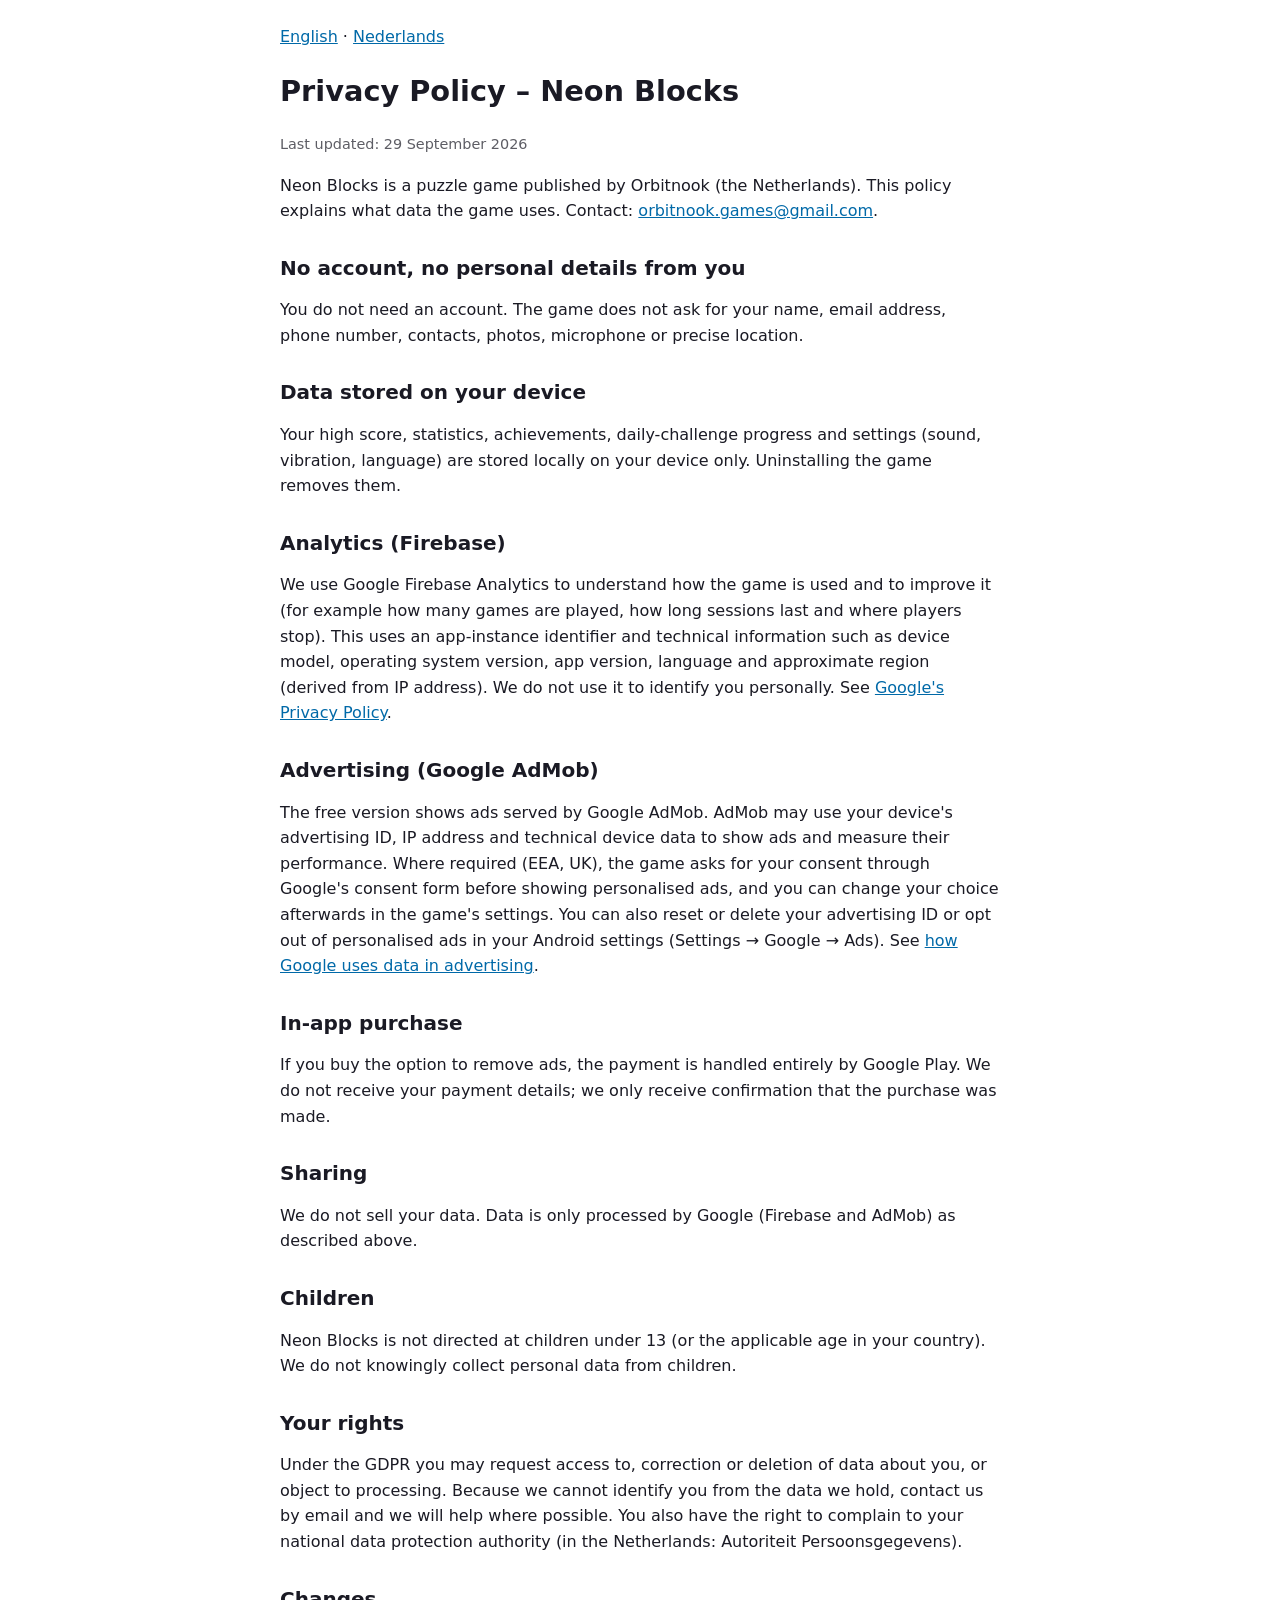
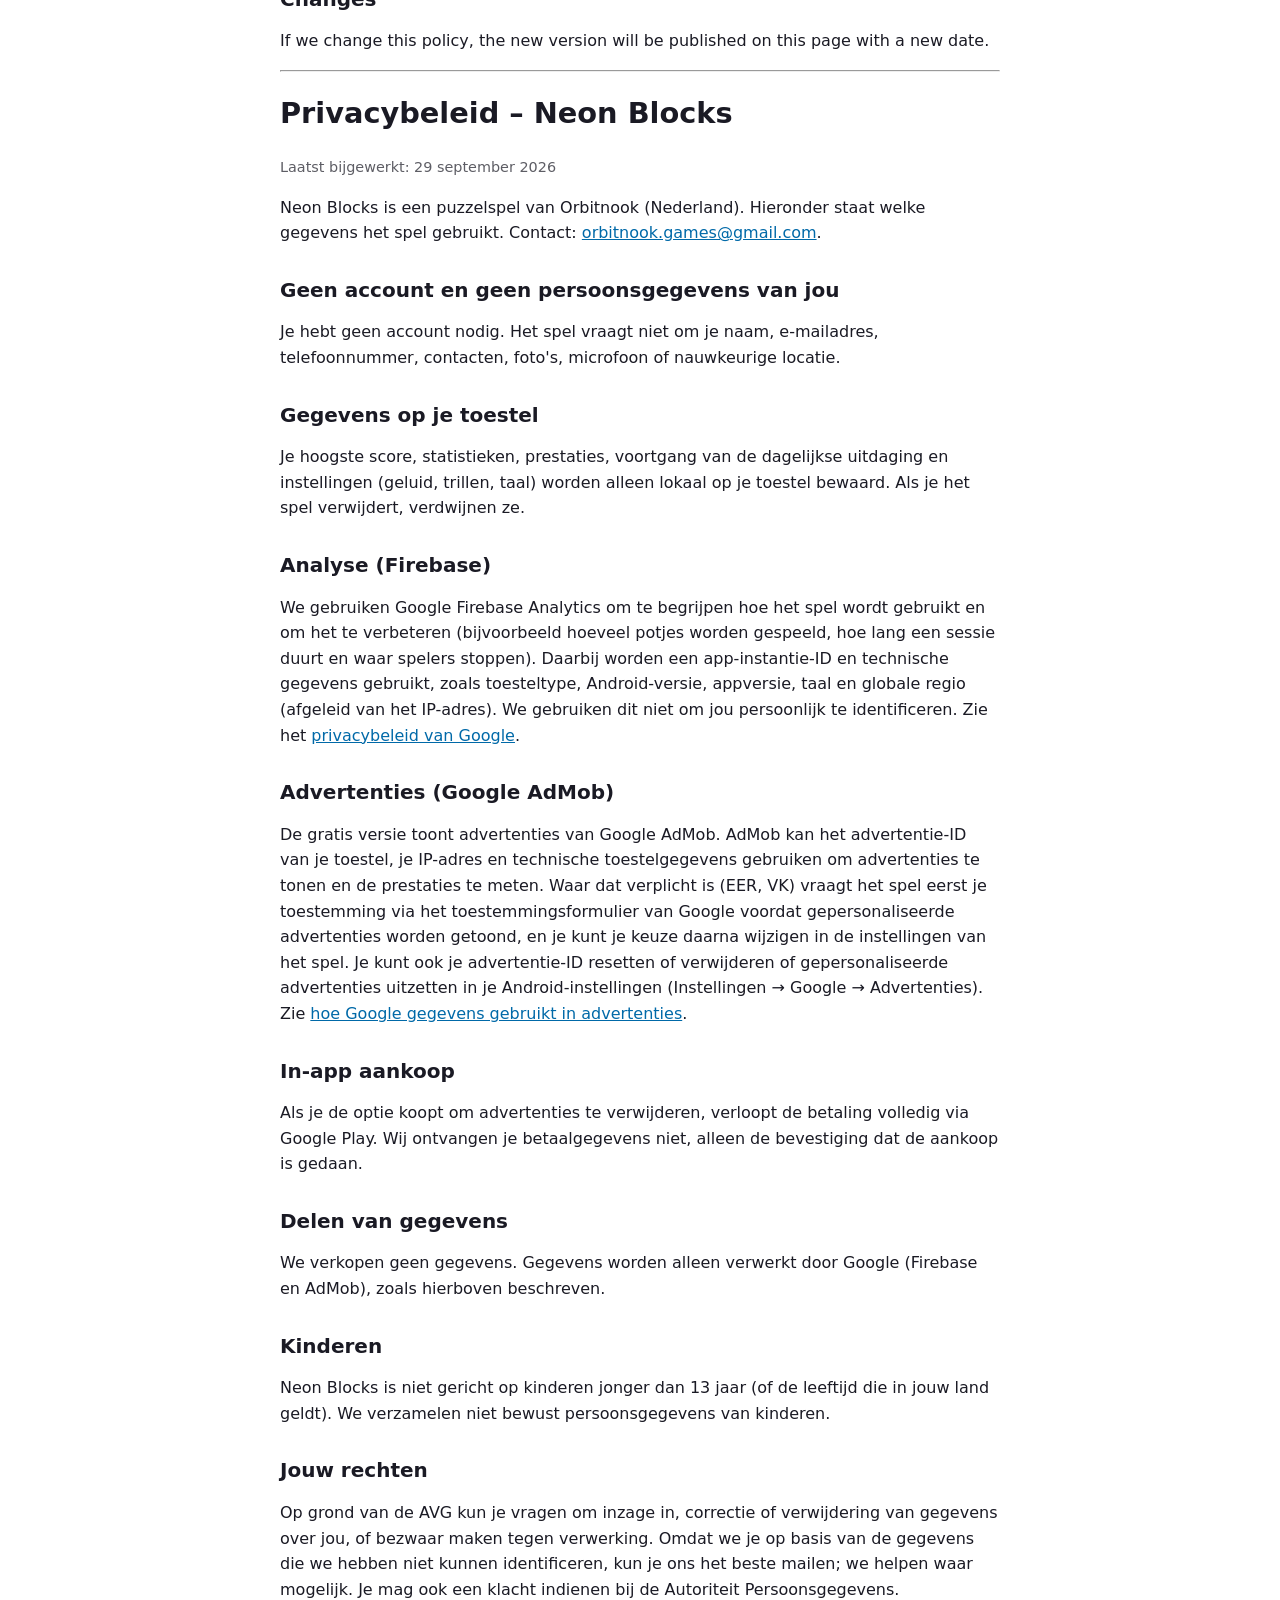
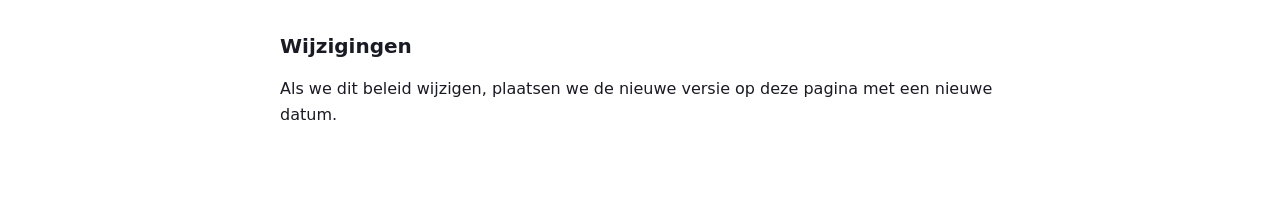
==== privacy.html @ 85775a13 "Orbitnook site: landing + privacy policy (EN/NL) Co-Authored-By: Claude Sonnet 5.5 <noreply@anthropi" ====
<!doctype html>
<html lang="en"><head><meta charset="utf-8"><meta name="viewport" content="width=device-width,initial-scale=1">
<title>Privacy Policy – Neon Blocks</title><link rel="stylesheet" href="style.css"></head>
<body>
<p class="lang"><a href="#en">English</a> · <a href="#nl">Nederlands</a></p>

<section id="en">
<h1>Privacy Policy – Neon Blocks</h1>
<p class="muted">Last updated: 29 September 2026</p>
<p>Neon Blocks is a puzzle game published by Orbitnook (the Netherlands). This policy explains what data the game uses. Contact: <a href="mailto:orbitnook.games@gmail.com">orbitnook.games@gmail.com</a>.</p>

<h2>No account, no personal details from you</h2>
<p>You do not need an account. The game does not ask for your name, email address, phone number, contacts, photos, microphone or precise location.</p>

<h2>Data stored on your device</h2>
<p>Your high score, statistics, achievements, daily-challenge progress and settings (sound, vibration, language) are stored locally on your device only. Uninstalling the game removes them.</p>

<h2>Analytics (Firebase)</h2>
<p>We use Google Firebase Analytics to understand how the game is used and to improve it (for example how many games are played, how long sessions last and where players stop). This uses an app-instance identifier and technical information such as device model, operating system version, app version, language and approximate region (derived from IP address). We do not use it to identify you personally. See <a href="https://policies.google.com/privacy">Google's Privacy Policy</a>.</p>

<h2>Advertising (Google AdMob)</h2>
<p>The free version shows ads served by Google AdMob. AdMob may use your device's advertising ID, IP address and technical device data to show ads and measure their performance. Where required (EEA, UK), the game asks for your consent through Google's consent form before showing personalised ads, and you can change your choice afterwards in the game's settings. You can also reset or delete your advertising ID or opt out of personalised ads in your Android settings (Settings → Google → Ads). See <a href="https://policies.google.com/technologies/ads">how Google uses data in advertising</a>.</p>

<h2>In-app purchase</h2>
<p>If you buy the option to remove ads, the payment is handled entirely by Google Play. We do not receive your payment details; we only receive confirmation that the purchase was made.</p>

<h2>Sharing</h2>
<p>We do not sell your data. Data is only processed by Google (Firebase and AdMob) as described above.</p>

<h2>Children</h2>
<p>Neon Blocks is not directed at children under 13 (or the applicable age in your country). We do not knowingly collect personal data from children.</p>

<h2>Your rights</h2>
<p>Under the GDPR you may request access to, correction or deletion of data about you, or object to processing. Because we cannot identify you from the data we hold, contact us by email and we will help where possible. You also have the right to complain to your national data protection authority (in the Netherlands: Autoriteit Persoonsgegevens).</p>

<h2>Changes</h2>
<p>If we change this policy, the new version will be published on this page with a new date.</p>
</section>

<hr>

<section id="nl">
<h1>Privacybeleid – Neon Blocks</h1>
<p class="muted">Laatst bijgewerkt: 29 september 2026</p>
<p>Neon Blocks is een puzzelspel van Orbitnook (Nederland). Hieronder staat welke gegevens het spel gebruikt. Contact: <a href="mailto:orbitnook.games@gmail.com">orbitnook.games@gmail.com</a>.</p>

<h2>Geen account en geen persoonsgegevens van jou</h2>
<p>Je hebt geen account nodig. Het spel vraagt niet om je naam, e-mailadres, telefoonnummer, contacten, foto's, microfoon of nauwkeurige locatie.</p>

<h2>Gegevens op je toestel</h2>
<p>Je hoogste score, statistieken, prestaties, voortgang van de dagelijkse uitdaging en instellingen (geluid, trillen, taal) worden alleen lokaal op je toestel bewaard. Als je het spel verwijdert, verdwijnen ze.</p>

<h2>Analyse (Firebase)</h2>
<p>We gebruiken Google Firebase Analytics om te begrijpen hoe het spel wordt gebruikt en om het te verbeteren (bijvoorbeeld hoeveel potjes worden gespeeld, hoe lang een sessie duurt en waar spelers stoppen). Daarbij worden een app-instantie-ID en technische gegevens gebruikt, zoals toesteltype, Android-versie, appversie, taal en globale regio (afgeleid van het IP-adres). We gebruiken dit niet om jou persoonlijk te identificeren. Zie het <a href="https://policies.google.com/privacy">privacybeleid van Google</a>.</p>

<h2>Advertenties (Google AdMob)</h2>
<p>De gratis versie toont advertenties van Google AdMob. AdMob kan het advertentie-ID van je toestel, je IP-adres en technische toestelgegevens gebruiken om advertenties te tonen en de prestaties te meten. Waar dat verplicht is (EER, VK) vraagt het spel eerst je toestemming via het toestemmingsformulier van Google voordat gepersonaliseerde advertenties worden getoond, en je kunt je keuze daarna wijzigen in de instellingen van het spel. Je kunt ook je advertentie-ID resetten of verwijderen of gepersonaliseerde advertenties uitzetten in je Android-instellingen (Instellingen → Google → Advertenties). Zie <a href="https://policies.google.com/technologies/ads">hoe Google gegevens gebruikt in advertenties</a>.</p>

<h2>In-app aankoop</h2>
<p>Als je de optie koopt om advertenties te verwijderen, verloopt de betaling volledig via Google Play. Wij ontvangen je betaalgegevens niet, alleen de bevestiging dat de aankoop is gedaan.</p>

<h2>Delen van gegevens</h2>
<p>We verkopen geen gegevens. Gegevens worden alleen verwerkt door Google (Firebase en AdMob), zoals hierboven beschreven.</p>

<h2>Kinderen</h2>
<p>Neon Blocks is niet gericht op kinderen jonger dan 13 jaar (of de leeftijd die in jouw land geldt). We verzamelen niet bewust persoonsgegevens van kinderen.</p>

<h2>Jouw rechten</h2>
<p>Op grond van de AVG kun je vragen om inzage in, correctie of verwijdering van gegevens over jou, of bezwaar maken tegen verwerking. Omdat we je op basis van de gegevens die we hebben niet kunnen identificeren, kun je ons het beste mailen; we helpen waar mogelijk. Je mag ook een klacht indienen bij de Autoriteit Persoonsgegevens.</p>

<h2>Wijzigingen</h2>
<p>Als we dit beleid wijzigen, plaatsen we de nieuwe versie op deze pagina met een nieuwe datum.</p>
</section>
</body></html>
---- style.css ----
:root{color-scheme:dark light}
body{font-family:system-ui,-apple-system,"Segoe UI",Roboto,sans-serif;max-width:720px;margin:0 auto;padding:24px 16px 64px;line-height:1.6;background:#0d0d14;color:#e8e8f0}
a{color:#4de1ff}h1,h2{line-height:1.25}h1{font-size:1.8rem}h2{margin-top:2rem;font-size:1.25rem}
.lang{margin:0 0 1.5rem}.muted{opacity:.7;font-size:.9rem}
@media(prefers-color-scheme:light){body{background:#fff;color:#1a1a24}a{color:#0069a8}}
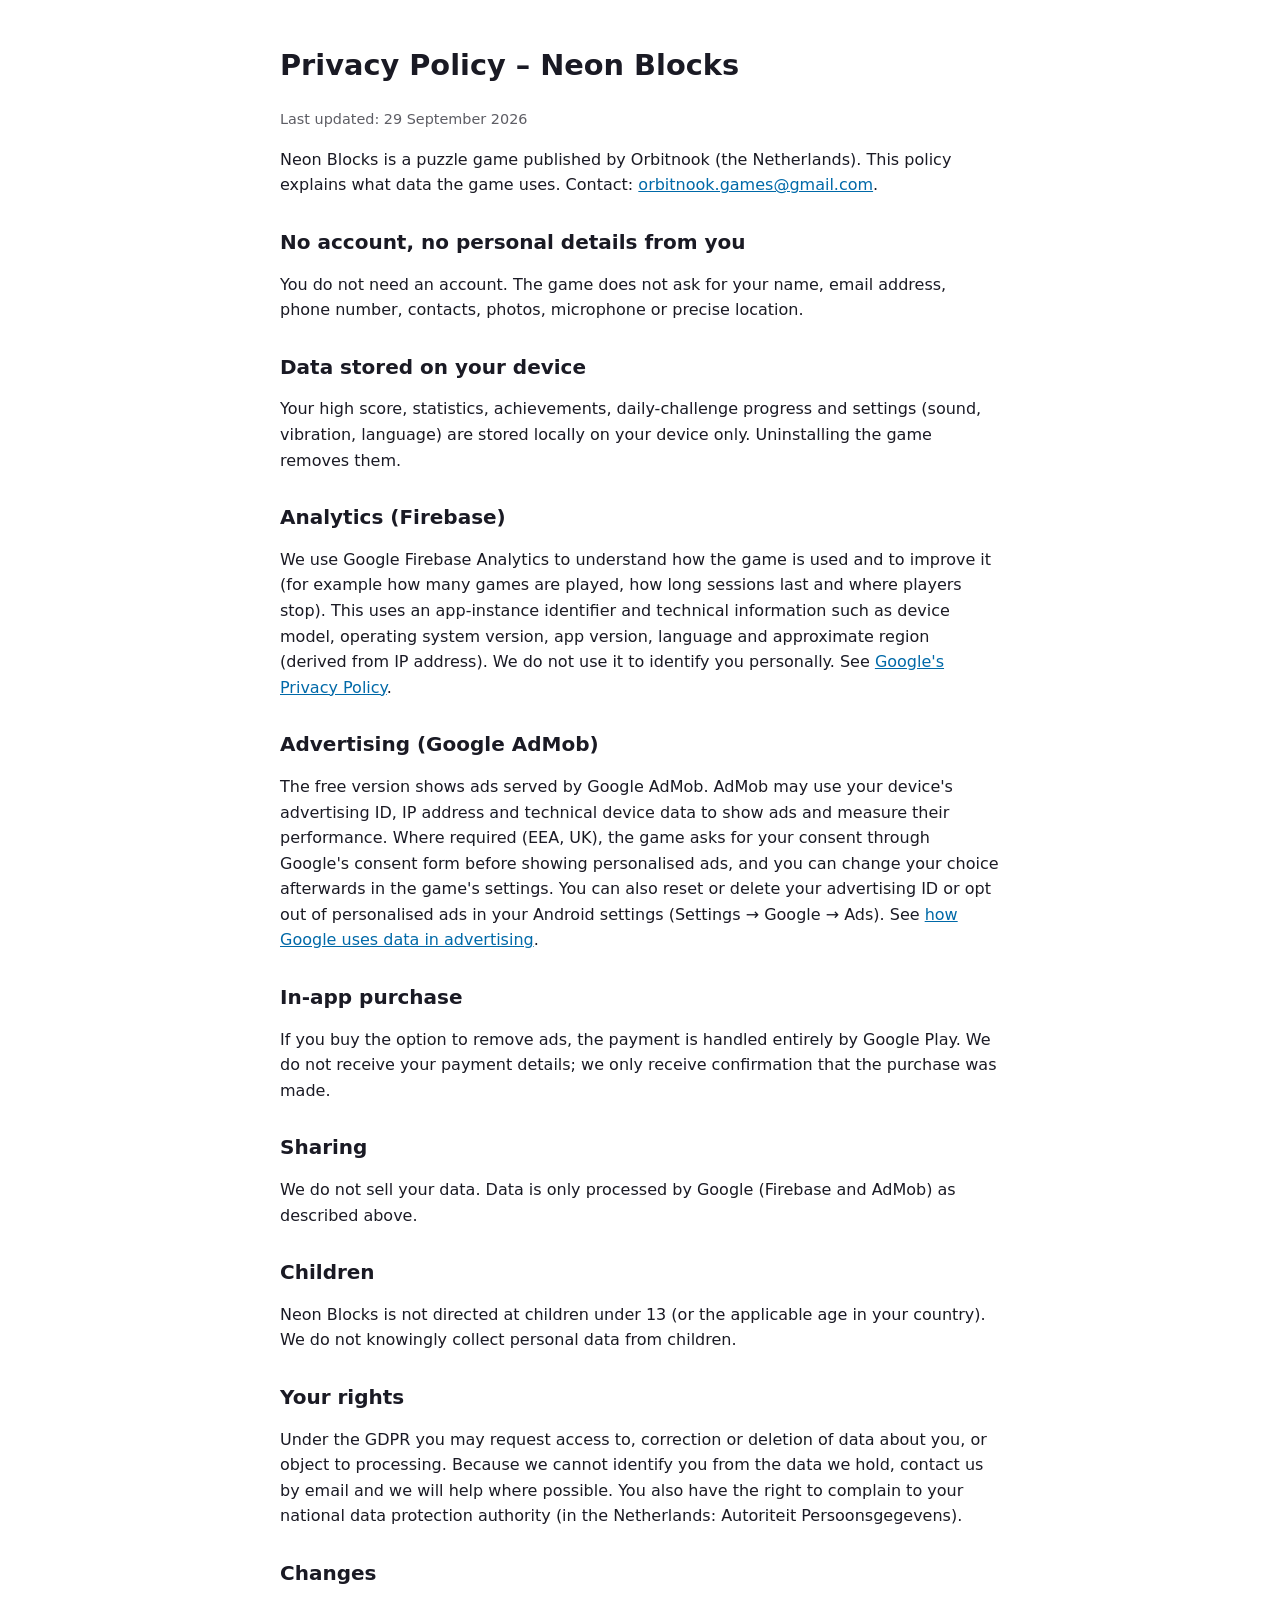
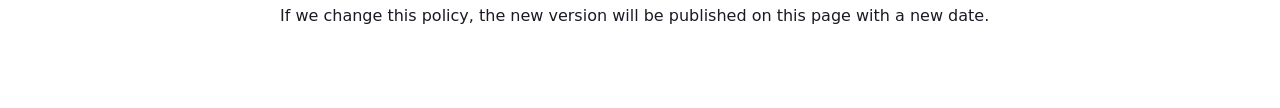
==== commit 9540e0cf: "Privacybeleid: alleen Engelse versie Co-Authored-By: Claude Sonnet 5.5 <noreply@anthropic.com>" ====
--- a/privacy.html
+++ b/privacy.html
@@ -2,7 +2,6 @@
 <html lang="en"><head><meta charset="utf-8"><meta name="viewport" content="width=device-width,initial-scale=1">
 <title>Privacy Policy – Neon Blocks</title><link rel="stylesheet" href="style.css"></head>
 <body>
-<p class="lang"><a href="#en">English</a> · <a href="#nl">Nederlands</a></p>
 
 <section id="en">
 <h1>Privacy Policy – Neon Blocks</h1>
@@ -37,38 +36,4 @@
 <p>If we change this policy, the new version will be published on this page with a new date.</p>
 </section>
 
-<hr>
-
-<section id="nl">
-<h1>Privacybeleid – Neon Blocks</h1>
-<p class="muted">Laatst bijgewerkt: 29 september 2026</p>
-<p>Neon Blocks is een puzzelspel van Orbitnook (Nederland). Hieronder staat welke gegevens het spel gebruikt. Contact: <a href="mailto:orbitnook.games@gmail.com">orbitnook.games@gmail.com</a>.</p>
-
-<h2>Geen account en geen persoonsgegevens van jou</h2>
-<p>Je hebt geen account nodig. Het spel vraagt niet om je naam, e-mailadres, telefoonnummer, contacten, foto's, microfoon of nauwkeurige locatie.</p>
-
-<h2>Gegevens op je toestel</h2>
-<p>Je hoogste score, statistieken, prestaties, voortgang van de dagelijkse uitdaging en instellingen (geluid, trillen, taal) worden alleen lokaal op je toestel bewaard. Als je het spel verwijdert, verdwijnen ze.</p>
-
-<h2>Analyse (Firebase)</h2>
-<p>We gebruiken Google Firebase Analytics om te begrijpen hoe het spel wordt gebruikt en om het te verbeteren (bijvoorbeeld hoeveel potjes worden gespeeld, hoe lang een sessie duurt en waar spelers stoppen). Daarbij worden een app-instantie-ID en technische gegevens gebruikt, zoals toesteltype, Android-versie, appversie, taal en globale regio (afgeleid van het IP-adres). We gebruiken dit niet om jou persoonlijk te identificeren. Zie het <a href="https://policies.google.com/privacy">privacybeleid van Google</a>.</p>
-
-<h2>Advertenties (Google AdMob)</h2>
-<p>De gratis versie toont advertenties van Google AdMob. AdMob kan het advertentie-ID van je toestel, je IP-adres en technische toestelgegevens gebruiken om advertenties te tonen en de prestaties te meten. Waar dat verplicht is (EER, VK) vraagt het spel eerst je toestemming via het toestemmingsformulier van Google voordat gepersonaliseerde advertenties worden getoond, en je kunt je keuze daarna wijzigen in de instellingen van het spel. Je kunt ook je advertentie-ID resetten of verwijderen of gepersonaliseerde advertenties uitzetten in je Android-instellingen (Instellingen → Google → Advertenties). Zie <a href="https://policies.google.com/technologies/ads">hoe Google gegevens gebruikt in advertenties</a>.</p>
-
-<h2>In-app aankoop</h2>
-<p>Als je de optie koopt om advertenties te verwijderen, verloopt de betaling volledig via Google Play. Wij ontvangen je betaalgegevens niet, alleen de bevestiging dat de aankoop is gedaan.</p>
-
-<h2>Delen van gegevens</h2>
-<p>We verkopen geen gegevens. Gegevens worden alleen verwerkt door Google (Firebase en AdMob), zoals hierboven beschreven.</p>
-
-<h2>Kinderen</h2>
-<p>Neon Blocks is niet gericht op kinderen jonger dan 13 jaar (of de leeftijd die in jouw land geldt). We verzamelen niet bewust persoonsgegevens van kinderen.</p>
-
-<h2>Jouw rechten</h2>
-<p>Op grond van de AVG kun je vragen om inzage in, correctie of verwijdering van gegevens over jou, of bezwaar maken tegen verwerking. Omdat we je op basis van de gegevens die we hebben niet kunnen identificeren, kun je ons het beste mailen; we helpen waar mogelijk. Je mag ook een klacht indienen bij de Autoriteit Persoonsgegevens.</p>
-
-<h2>Wijzigingen</h2>
-<p>Als we dit beleid wijzigen, plaatsen we de nieuwe versie op deze pagina met een nieuwe datum.</p>
-</section>
 </body></html>
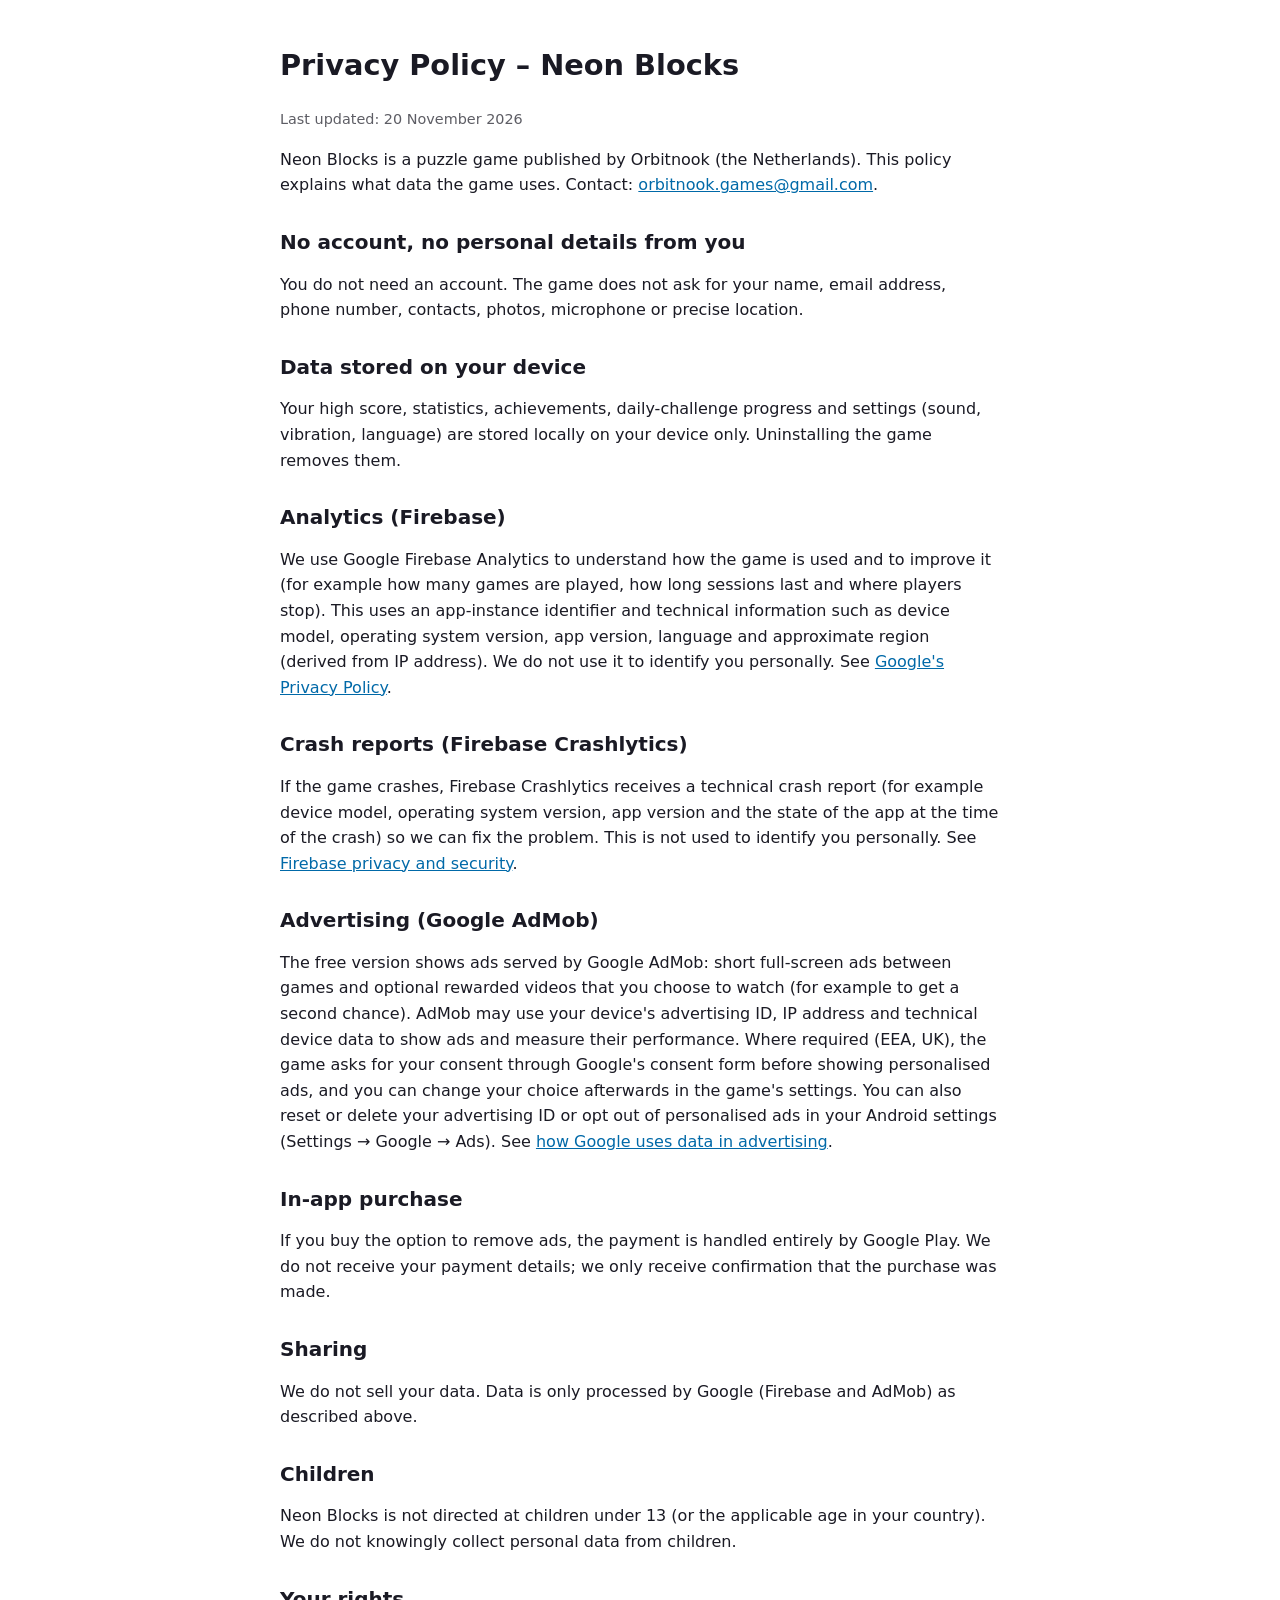
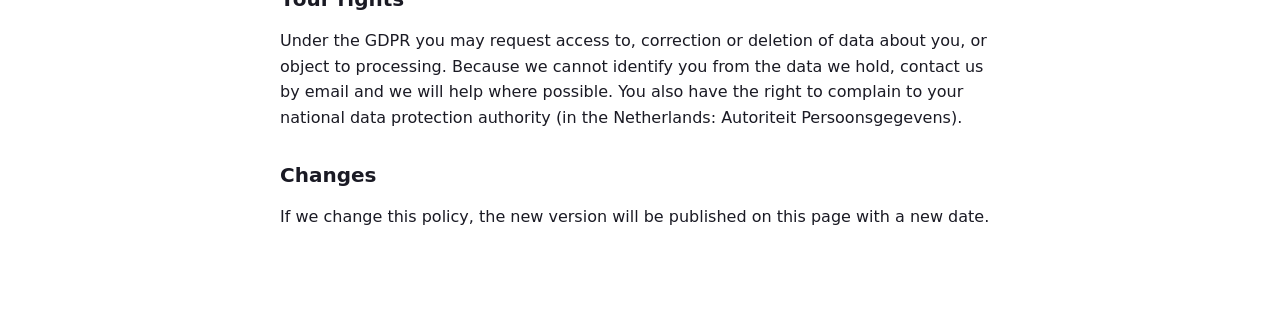
==== commit ae428cde: "Privacybeleid: Crashlytics en rewarded/tussentijdse advertenties toegevoegd; app-ads.txt voor AdMob " ====
--- a/privacy.html
+++ b/privacy.html
@@ -5,7 +5,7 @@
 
 <section id="en">
 <h1>Privacy Policy – Neon Blocks</h1>
-<p class="muted">Last updated: 29 September 2026</p>
+<p class="muted">Last updated: 20 November 2026</p>
 <p>Neon Blocks is a puzzle game published by Orbitnook (the Netherlands). This policy explains what data the game uses. Contact: <a href="mailto:orbitnook.games@gmail.com">orbitnook.games@gmail.com</a>.</p>
 
 <h2>No account, no personal details from you</h2>
@@ -17,8 +17,11 @@
 <h2>Analytics (Firebase)</h2>
 <p>We use Google Firebase Analytics to understand how the game is used and to improve it (for example how many games are played, how long sessions last and where players stop). This uses an app-instance identifier and technical information such as device model, operating system version, app version, language and approximate region (derived from IP address). We do not use it to identify you personally. See <a href="https://policies.google.com/privacy">Google's Privacy Policy</a>.</p>
 
+<h2>Crash reports (Firebase Crashlytics)</h2>
+<p>If the game crashes, Firebase Crashlytics receives a technical crash report (for example device model, operating system version, app version and the state of the app at the time of the crash) so we can fix the problem. This is not used to identify you personally. See <a href="https://firebase.google.com/support/privacy">Firebase privacy and security</a>.</p>
+
 <h2>Advertising (Google AdMob)</h2>
-<p>The free version shows ads served by Google AdMob. AdMob may use your device's advertising ID, IP address and technical device data to show ads and measure their performance. Where required (EEA, UK), the game asks for your consent through Google's consent form before showing personalised ads, and you can change your choice afterwards in the game's settings. You can also reset or delete your advertising ID or opt out of personalised ads in your Android settings (Settings → Google → Ads). See <a href="https://policies.google.com/technologies/ads">how Google uses data in advertising</a>.</p>
+<p>The free version shows ads served by Google AdMob: short full-screen ads between games and optional rewarded videos that you choose to watch (for example to get a second chance). AdMob may use your device's advertising ID, IP address and technical device data to show ads and measure their performance. Where required (EEA, UK), the game asks for your consent through Google's consent form before showing personalised ads, and you can change your choice afterwards in the game's settings. You can also reset or delete your advertising ID or opt out of personalised ads in your Android settings (Settings → Google → Ads). See <a href="https://policies.google.com/technologies/ads">how Google uses data in advertising</a>.</p>
 
 <h2>In-app purchase</h2>
 <p>If you buy the option to remove ads, the payment is handled entirely by Google Play. We do not receive your payment details; we only receive confirmation that the purchase was made.</p>
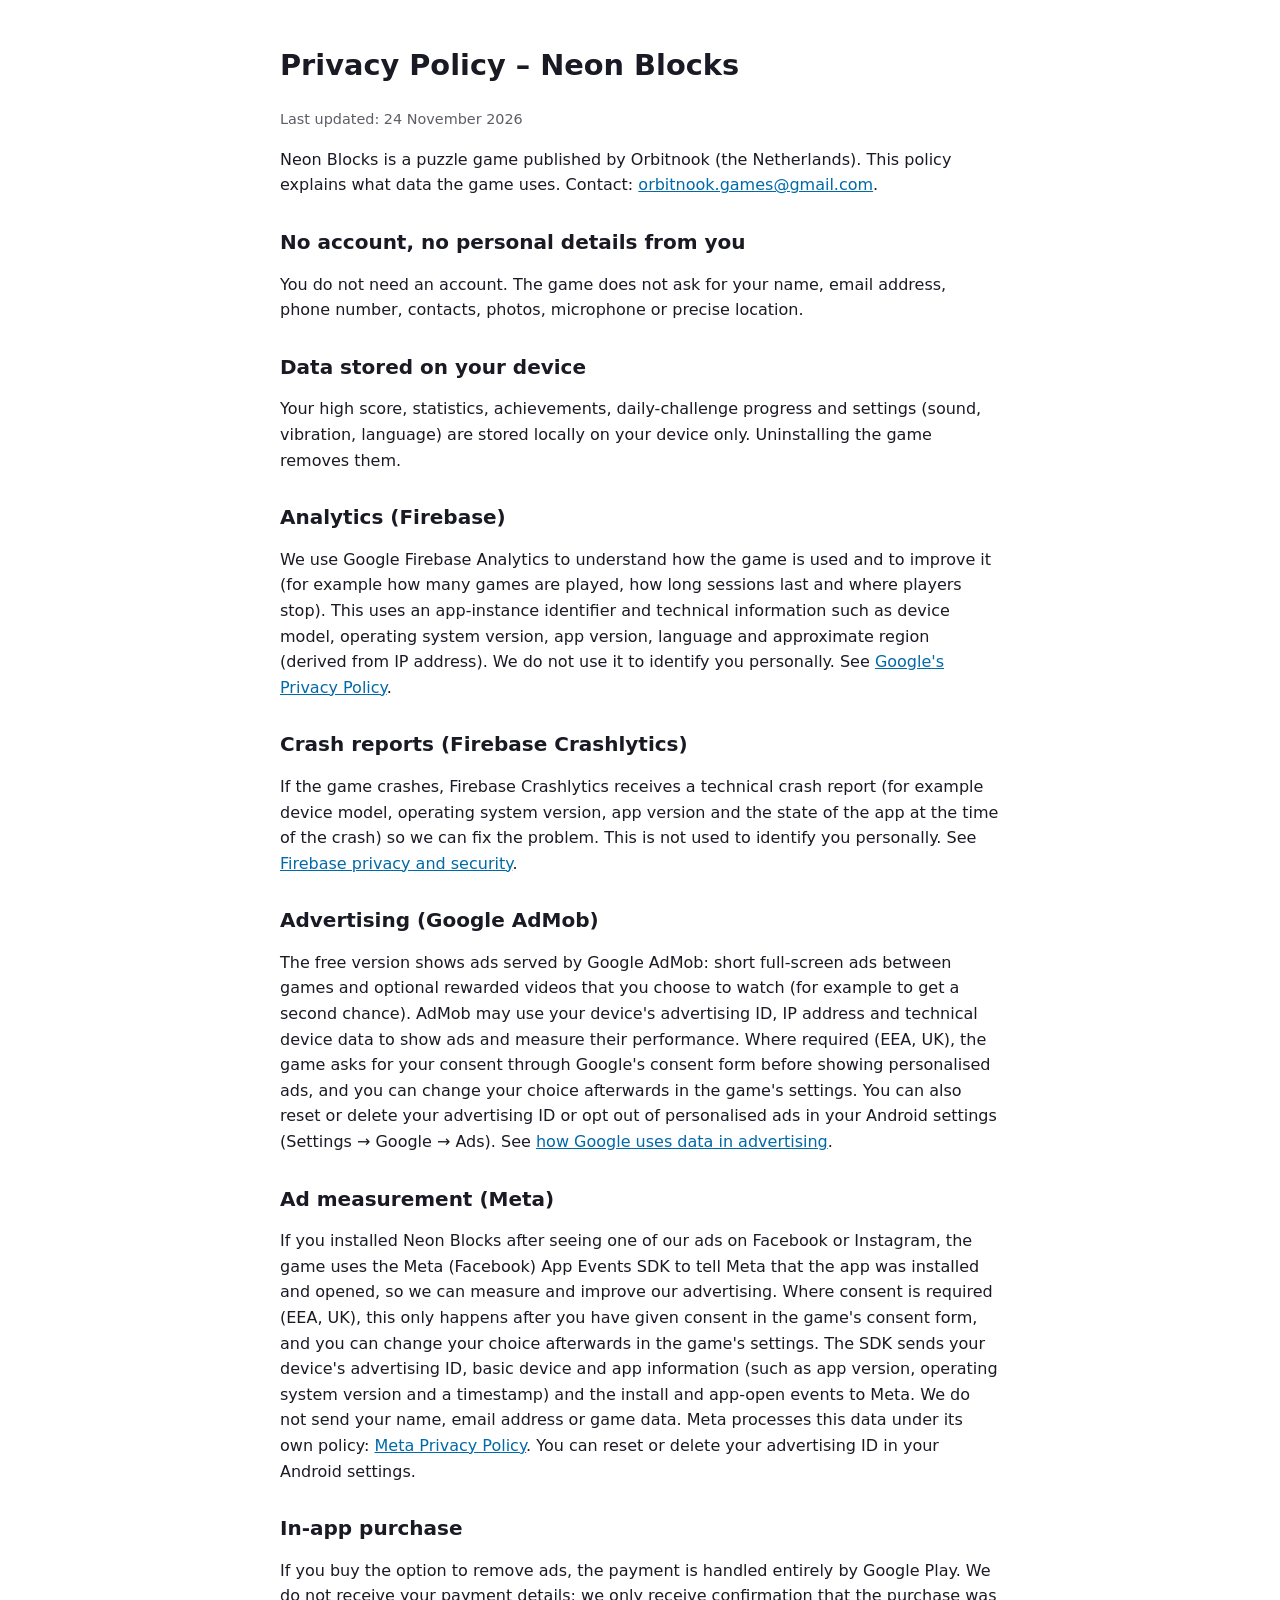
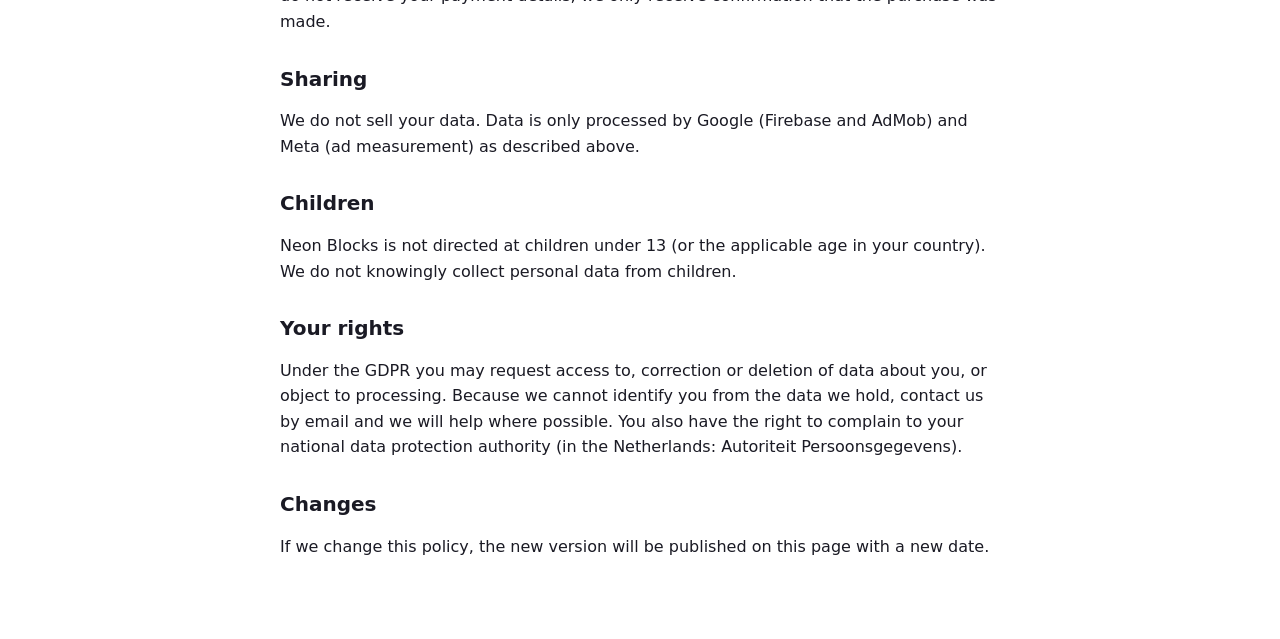
==== commit 8a92baa3: "Privacybeleid: Meta-advertentiemeting toegevoegd Co-Authored-By: Claude Sonnet 5.5 <noreply@anthropi" ====
--- a/privacy.html
+++ b/privacy.html
@@ -5,7 +5,7 @@
 
 <section id="en">
 <h1>Privacy Policy – Neon Blocks</h1>
-<p class="muted">Last updated: 20 November 2026</p>
+<p class="muted">Last updated: 24 November 2026</p>
 <p>Neon Blocks is a puzzle game published by Orbitnook (the Netherlands). This policy explains what data the game uses. Contact: <a href="mailto:orbitnook.games@gmail.com">orbitnook.games@gmail.com</a>.</p>
 
 <h2>No account, no personal details from you</h2>
@@ -23,11 +23,14 @@
 <h2>Advertising (Google AdMob)</h2>
 <p>The free version shows ads served by Google AdMob: short full-screen ads between games and optional rewarded videos that you choose to watch (for example to get a second chance). AdMob may use your device's advertising ID, IP address and technical device data to show ads and measure their performance. Where required (EEA, UK), the game asks for your consent through Google's consent form before showing personalised ads, and you can change your choice afterwards in the game's settings. You can also reset or delete your advertising ID or opt out of personalised ads in your Android settings (Settings → Google → Ads). See <a href="https://policies.google.com/technologies/ads">how Google uses data in advertising</a>.</p>
 
+<h2>Ad measurement (Meta)</h2>
+<p>If you installed Neon Blocks after seeing one of our ads on Facebook or Instagram, the game uses the Meta (Facebook) App Events SDK to tell Meta that the app was installed and opened, so we can measure and improve our advertising. Where consent is required (EEA, UK), this only happens after you have given consent in the game's consent form, and you can change your choice afterwards in the game's settings. The SDK sends your device's advertising ID, basic device and app information (such as app version, operating system version and a timestamp) and the install and app-open events to Meta. We do not send your name, email address or game data. Meta processes this data under its own policy: <a href="https://www.facebook.com/privacy/policy/">Meta Privacy Policy</a>. You can reset or delete your advertising ID in your Android settings.</p>
+
 <h2>In-app purchase</h2>
 <p>If you buy the option to remove ads, the payment is handled entirely by Google Play. We do not receive your payment details; we only receive confirmation that the purchase was made.</p>
 
 <h2>Sharing</h2>
-<p>We do not sell your data. Data is only processed by Google (Firebase and AdMob) as described above.</p>
+<p>We do not sell your data. Data is only processed by Google (Firebase and AdMob) and Meta (ad measurement) as described above.</p>
 
 <h2>Children</h2>
 <p>Neon Blocks is not directed at children under 13 (or the applicable age in your country). We do not knowingly collect personal data from children.</p>
